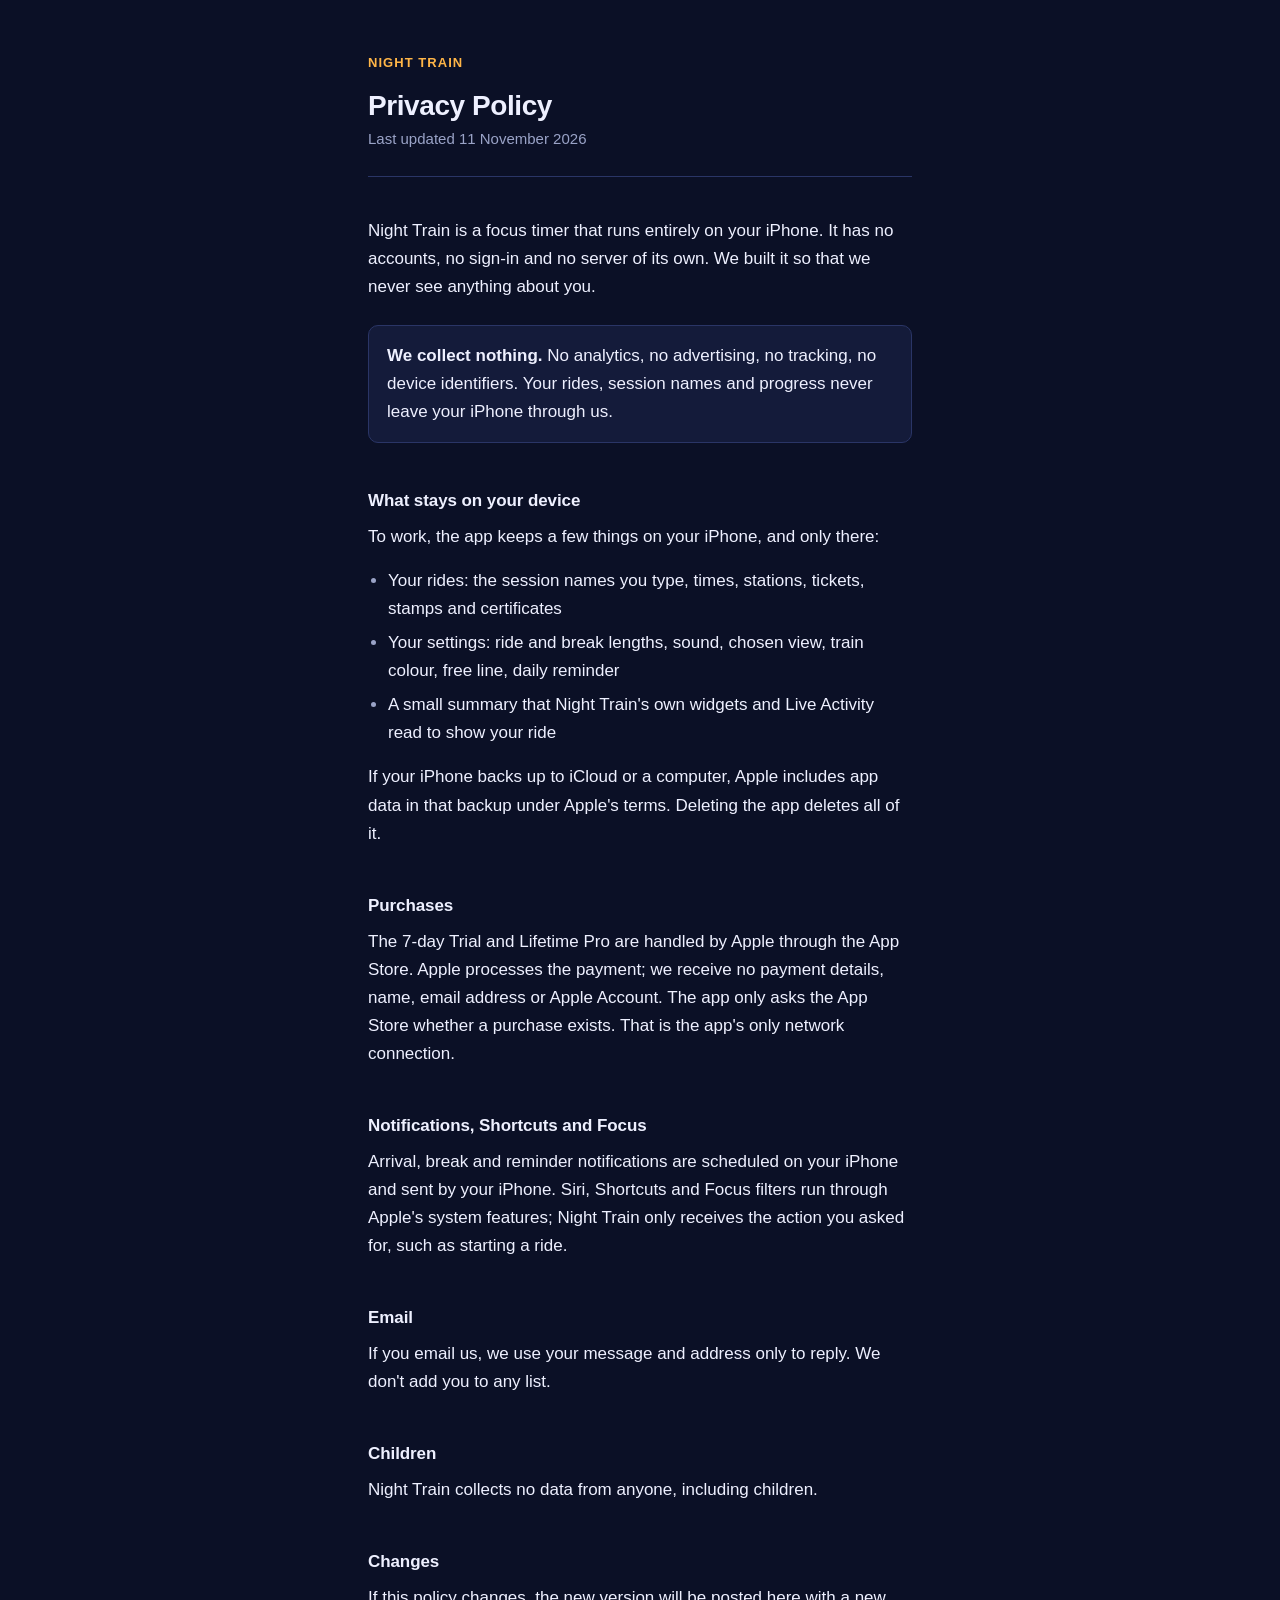
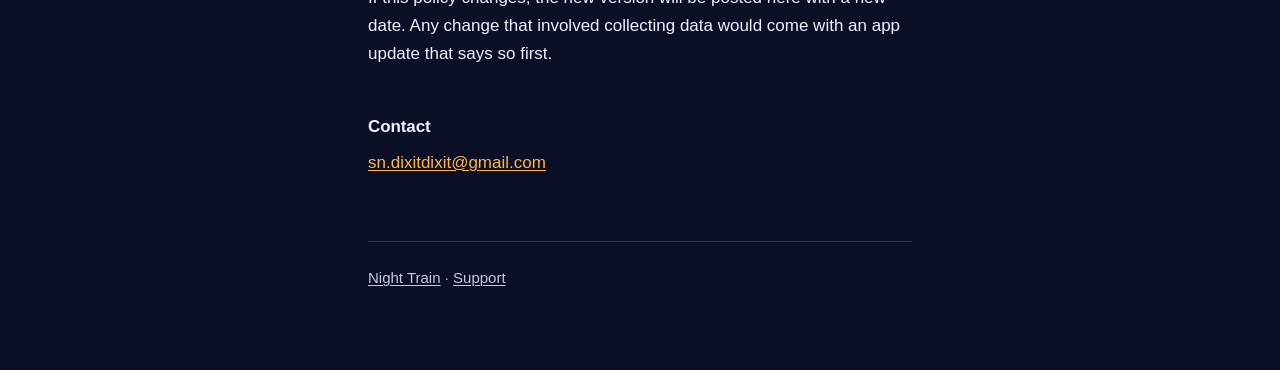
==== nighttrain/privacy.html @ d5cac021 "Night Train: home, privacy policy and support pages Co-Authored-By: Claude Opus 5.5 <noreply@anthrop" ====
<!doctype html>
<html lang="en">
<head>
<meta charset="utf-8">
<meta name="viewport" content="width=device-width, initial-scale=1">
<title>Night Train Privacy Policy</title>
<meta name="description" content="What Night Train stores, what leaves your device, and what doesn't.">
<link rel="stylesheet" href="style.css">
</head>
<body>
<div class="wrap">

<header>
  <a class="mark" href="./">Night Train</a>
  <h1>Privacy Policy</h1>
  <p class="updated">Last updated 11 November 2026</p>
</header>

<p>Night Train is a focus timer that runs entirely on your iPhone. It has no accounts, no
sign-in and no server of its own. We built it so that we never see anything about you.</p>

<div class="note">
  <p><strong>We collect nothing.</strong> No analytics, no advertising, no tracking, no device
  identifiers. Your rides, session names and progress never leave your iPhone through us.</p>
</div>

<h2>What stays on your device</h2>
<p>To work, the app keeps a few things on your iPhone, and only there:</p>
<ul>
  <li>Your rides: the session names you type, times, stations, tickets, stamps and certificates</li>
  <li>Your settings: ride and break lengths, sound, chosen view, train colour, free line, daily reminder</li>
  <li>A small summary that Night Train's own widgets and Live Activity read to show your ride</li>
</ul>
<p>If your iPhone backs up to iCloud or a computer, Apple includes app data in that backup under
Apple's terms. Deleting the app deletes all of it.</p>

<h2>Purchases</h2>
<p>The 7-day Trial and Lifetime Pro are handled by Apple through the App Store. Apple processes
the payment; we receive no payment details, name, email address or Apple Account. The app only
asks the App Store whether a purchase exists. That is the app's only network connection.</p>

<h2>Notifications, Shortcuts and Focus</h2>
<p>Arrival, break and reminder notifications are scheduled on your iPhone and sent by your iPhone.
Siri, Shortcuts and Focus filters run through Apple's system features; Night Train only receives
the action you asked for, such as starting a ride.</p>

<h2>Email</h2>
<p>If you email us, we use your message and address only to reply. We don't add you to any list.</p>

<h2>Children</h2>
<p>Night Train collects no data from anyone, including children.</p>

<h2>Changes</h2>
<p>If this policy changes, the new version will be posted here with a new date. Any change that
involved collecting data would come with an app update that says so first.</p>

<h2>Contact</h2>
<p><a href="mailto:sn.dixitdixit@gmail.com">sn.dixitdixit@gmail.com</a></p>

<footer>
  <a href="./">Night Train</a> · <a href="support.html">Support</a>
</footer>

</div>
</body>
</html>
---- nighttrain/style.css ----
/* Night Train's own tokens (NightTrain/Design/Tokens.swift), so the pages and the app are
   recognisably one thing. The app is always dark; so are these pages. */
:root {
  --page:   #0B1026;   /* ground */
  --card:   #141B3A;   /* surface */
  --ink:    #EEF0FF;   /* text */
  --ink-2:  #C3C8E6;
  --ink-3:  #9AA3C7;   /* dim */
  --rule:   #2A3566;   /* hairline */
  --accent: #FFB547;   /* glow */
  color-scheme: dark;
}

body {
  margin: 0;
  background: var(--page);
  color: var(--ink);
  font-family: -apple-system, BlinkMacSystemFont, "Segoe UI", Roboto,
               "Helvetica Neue", Arial, sans-serif;
  font-size: 17px;
  line-height: 1.65;
  -webkit-text-size-adjust: 100%;
}

.wrap { max-width: 34rem; margin: 0 auto; padding: 3rem 1rem 5rem; }

header { padding-bottom: 1.5rem; margin-bottom: 2.5rem; border-bottom: 1px solid var(--rule); }

.mark {
  font-size: 0.8125rem;
  font-weight: 600;
  letter-spacing: 0.08em;
  text-transform: uppercase;
  color: var(--accent);
  text-decoration: none;
}

h1 {
  font-size: 1.75rem;
  line-height: 1.25;
  font-weight: 650;
  letter-spacing: -0.015em;
  text-wrap: balance;
  margin: 0.75rem 0 0.25rem;
}

.updated { color: var(--ink-3); font-size: 0.9375rem; margin: 0; }

h2 { font-size: 1.0625rem; font-weight: 650; letter-spacing: -0.005em; margin: 2.75rem 0 0.5rem; }

p, ul { margin: 0 0 1rem; }
ul { padding-left: 1.25rem; }
li { margin-bottom: 0.375rem; }
li::marker { color: var(--ink-3); }

a { color: var(--accent); text-decoration-thickness: 1px; text-underline-offset: 2px; }
a:focus-visible { outline: 2px solid var(--accent); outline-offset: 3px; border-radius: 2px; }

strong { font-weight: 620; }

.note {
  background: var(--card);
  border: 1px solid var(--rule);
  border-radius: 10px;
  padding: 1rem 1.125rem;
  margin: 1.5rem 0;
}
.note p:last-child { margin-bottom: 0; }

dl { margin: 0; }
dt { font-weight: 620; margin-top: 1.75rem; }
dd { margin: 0.25rem 0 0; color: var(--ink-2); }

footer {
  margin-top: 4rem;
  padding-top: 1.5rem;
  border-top: 1px solid var(--rule);
  color: var(--ink-3);
  font-size: 0.9375rem;
}
footer a { color: var(--ink-2); }
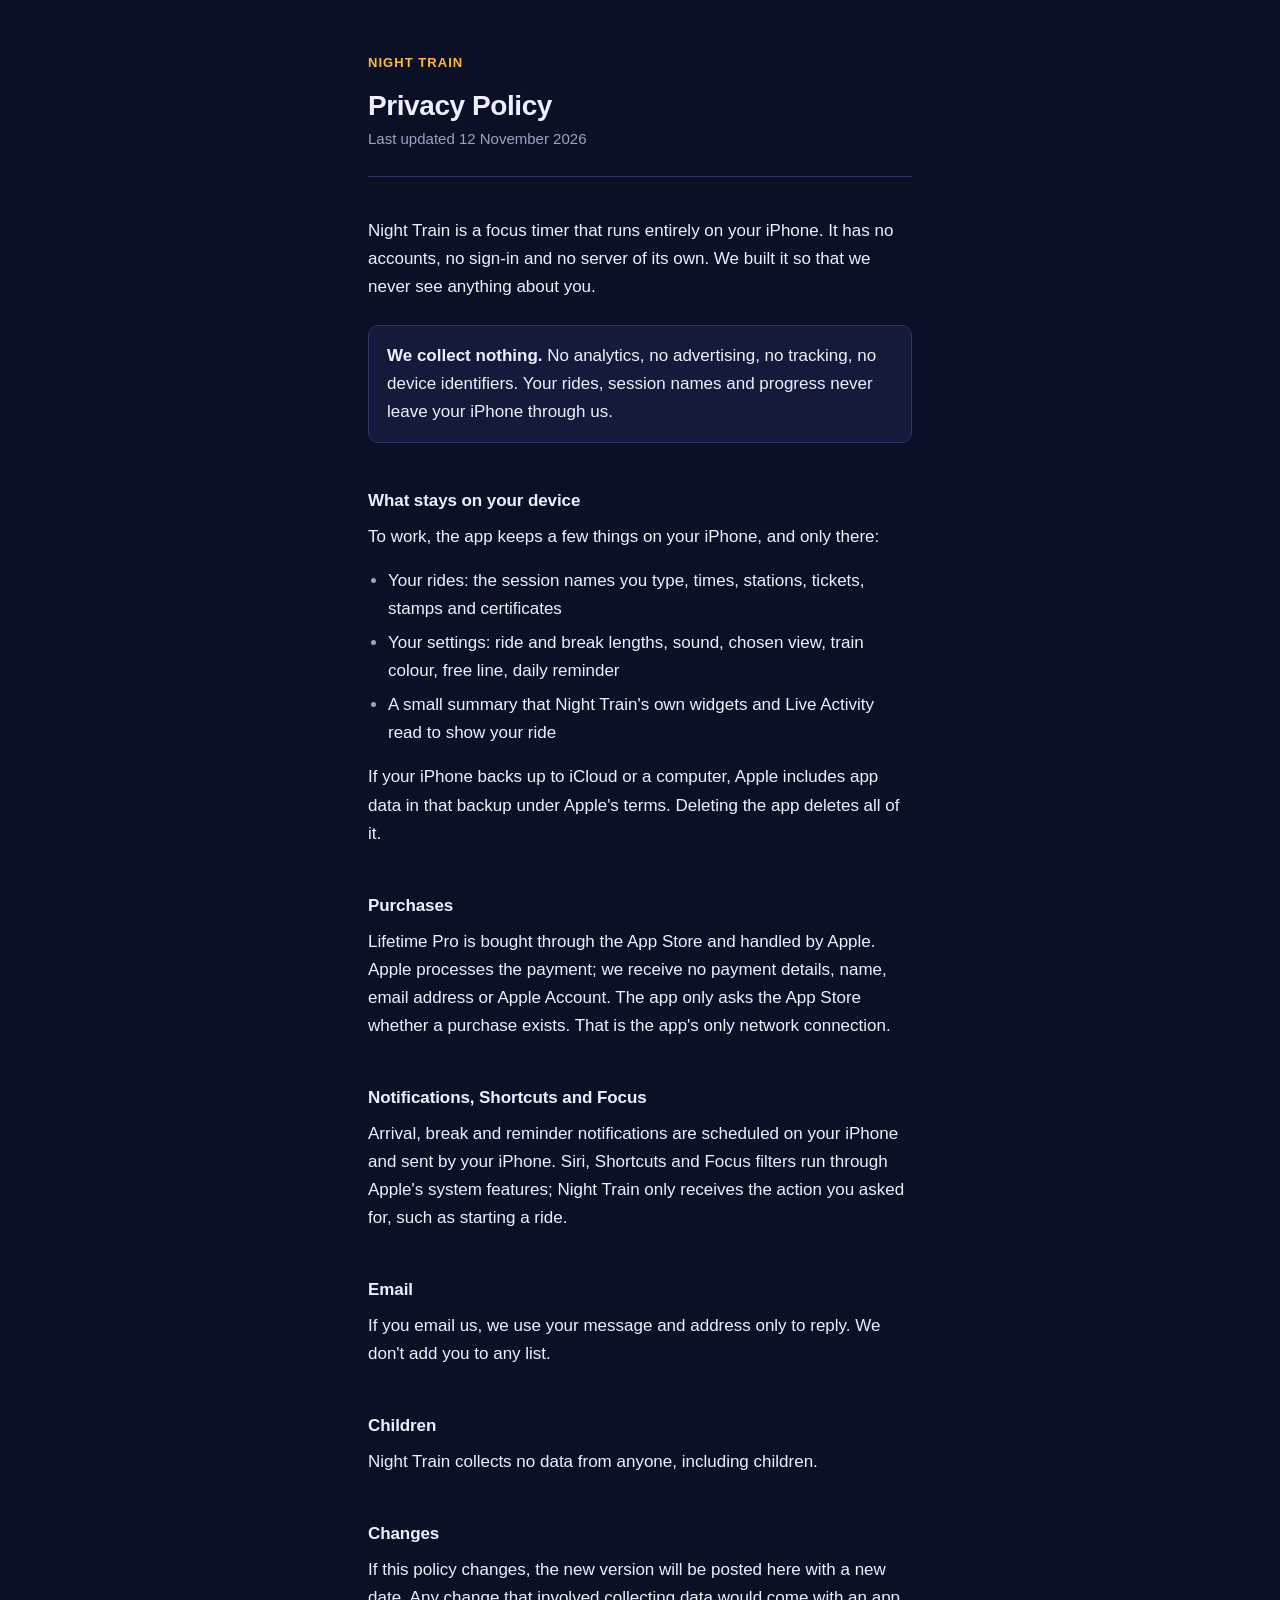
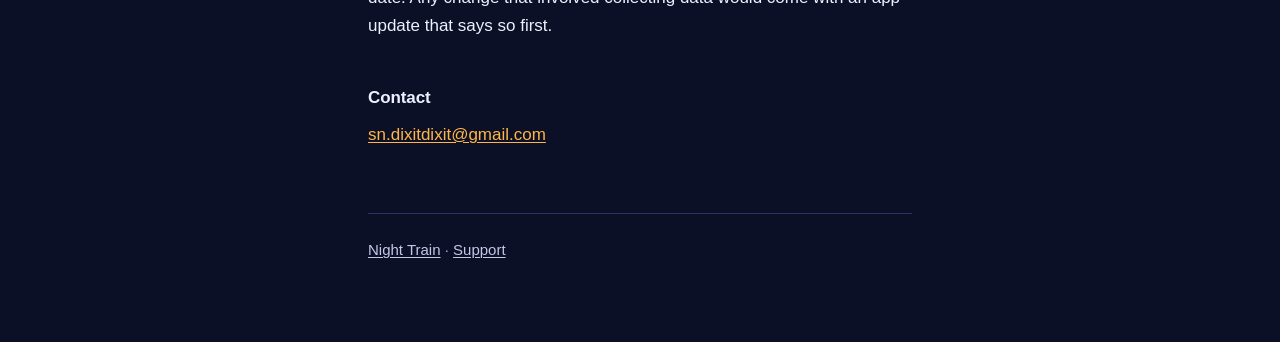
==== commit 386e084f: "Night Train: Lifetime Pro only, no trial Co-Authored-By: Claude Opus 5.5 <noreply@anthropic.com>" ====
--- a/nighttrain/privacy.html
+++ b/nighttrain/privacy.html
@@ -13,7 +13,7 @@
 <header>
   <a class="mark" href="./">Night Train</a>
   <h1>Privacy Policy</h1>
-  <p class="updated">Last updated 11 November 2026</p>
+  <p class="updated">Last updated 12 November 2026</p>
 </header>
 
 <p>Night Train is a focus timer that runs entirely on your iPhone. It has no accounts, no
@@ -35,7 +35,7 @@
 Apple's terms. Deleting the app deletes all of it.</p>
 
 <h2>Purchases</h2>
-<p>The 7-day Trial and Lifetime Pro are handled by Apple through the App Store. Apple processes
+<p>Lifetime Pro is bought through the App Store and handled by Apple. Apple processes
 the payment; we receive no payment details, name, email address or Apple Account. The app only
 asks the App Store whether a purchase exists. That is the app's only network connection.</p>
 
